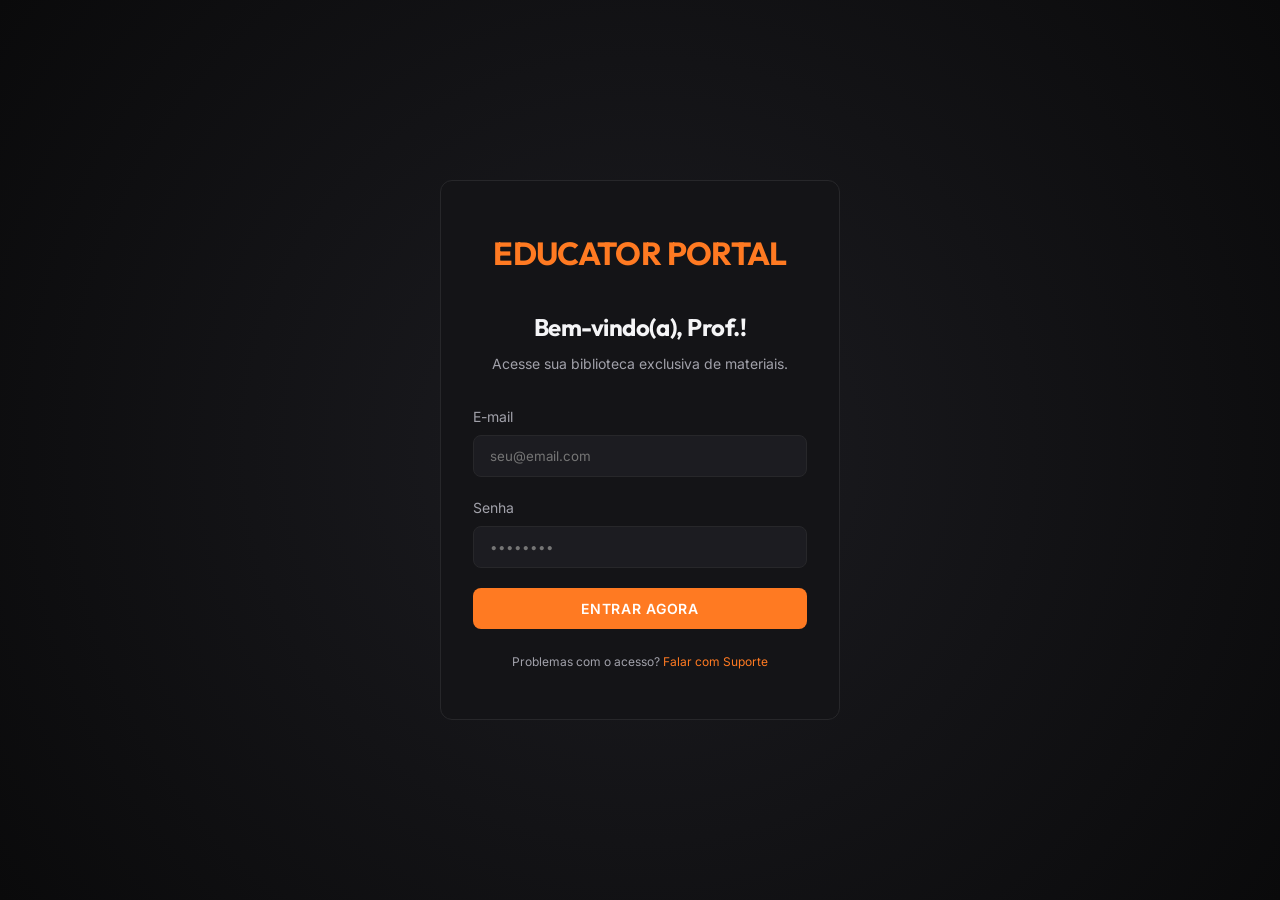
==== index.html @ 6a0d1dc1 "Add files via upload" ====
<!DOCTYPE html>
<html lang="pt-BR">

<head>
    <meta charset="UTF-8">
    <meta name="viewport" content="width=device-width, initial-scale=1.0">
    <title>Login | Portal de Materiais</title>
    <link rel="preconnect" href="https://fonts.googleapis.com">
    <link rel="preconnect" href="https://fonts.gstatic.com" crossorigin>
    <link href="https://fonts.googleapis.com/css2?family=Inter:wght@400;600&family=Outfit:wght@700&display=swap"
        rel="stylesheet">
    <link rel="stylesheet" href="index.css">
    <style>
        body {
            display: flex;
            align-items: center;
            justify-content: center;
            min-height: 100vh;
            background: radial-gradient(circle at center, #1c1c21 0%, #0a0a0b 100%);
        }

        .login-card {
            width: 100%;
            max-width: 400px;
            padding: 48px 32px;
            text-align: center;
        }

        .logo {
            font-size: 2rem;
            color: var(--primary);
            margin-bottom: 32px;
            font-weight: 700;
        }

        .form-group {
            text-align: left;
            margin-bottom: 20px;
        }

        label {
            display: block;
            margin-bottom: 8px;
            color: var(--text-muted);
            font-size: 0.875rem;
        }

        input {
            width: 100%;
            padding: 12px 16px;
            background: #1c1c21;
            border: 1px solid var(--border);
            border-radius: var(--radius-md);
            color: white;
            transition: var(--transition);
        }

        input:focus {
            border-color: var(--primary);
            outline: none;
            background: #27272a;
        }

        .login-footer {
            margin-top: 24px;
            color: var(--text-muted);
            font-size: 0.75rem;
        }
    </style>
</head>

<body>
    <div class="card login-card">
        <div class="logo heading-font">EDUCATOR PORTAL</div>
        <h2 style="margin-bottom: 8px;">Bem-vindo(a), Prof.!</h2>
        <p style="color: var(--text-muted); font-size: 0.875rem; margin-bottom: 32px;">Acesse sua biblioteca exclusiva
            de materiais.</p>

        <form id="loginForm">
            <div class="form-group">
                <label for="email">E-mail</label>
                <input type="email" id="email" placeholder="seu@email.com" required>
            </div>
            <div class="form-group">
                <label for="password">Senha</label>
                <input type="password" id="password" placeholder="••••••••" required>
            </div>
            <p id="errorMsg" style="color: #ff4d4d; font-size: 0.8rem; margin-bottom: 16px; display: none;">E-mail ou
                senha incorretos. Tente novamente.</p>
            <button type="submit" class="btn-primary">ENTRAR AGORA</button>
        </form>

        <div class="login-footer">
            Problemas com o acesso? <a href="#" style="color: var(--primary);">Falar com Suporte</a>
        </div>
    </div>

    <script>
        const LOGIN_EMAIL = 'acesso@materiais.com'; // Altere aqui
        const LOGIN_PASS = 'prof123'; // Altere aqui

        document.getElementById('loginForm').addEventListener('submit', (e) => {
            e.preventDefault();
            const email = document.getElementById('email').value;
            const pass = document.getElementById('password').value;
            const error = document.getElementById('errorMsg');

            if (email === LOGIN_EMAIL && pass === LOGIN_PASS) {
                window.location.href = 'dashboard.html';
            } else {
                error.style.display = 'block';
                setTimeout(() => error.style.display = 'none', 3000);
            }
        });
    </script>
</body>

</html>
---- index.css ----
:root {
  /* Colors */
  --bg-dark: #0a0a0b;
  --bg-card: #141417;
  --bg-card-hover: #1c1c21;
  --primary: #ff7a22; /* Vibrant Orange */
  --primary-hover: #ff8c42;
  --text-main: #f5f5f7;
  --text-muted: #a1a1aa;
  --border: #27272a;
  
  /* Spacing */
  --radius-lg: 12px;
  --radius-md: 8px;
  --transition: all 0.3s cubic-bezier(0.4, 0, 0.2, 1);
}

* {
  margin: 0;
  padding: 0;
  box-sizing: border-box;
  font-family: 'Inter', sans-serif;
}

body {
  background-color: var(--bg-dark);
  color: var(--text-main);
  line-height: 1.5;
  overflow-x: hidden;
}

h1, h2, h3, .heading-font {
  font-family: 'Outfit', sans-serif;
  letter-spacing: -0.02em;
}

/* Base Styles */
a {
  text-decoration: none;
  color: inherit;
  transition: var(--transition);
}

button {
  cursor: pointer;
  border: none;
  outline: none;
  transition: var(--transition);
}

/* Layout Utilities */
.container {
  max-width: 1200px;
  margin: 0 auto;
  padding: 0 24px;
}

.grid {
  display: grid;
  gap: 24px;
}

.flex {
  display: flex;
  align-items: center;
}

/* Custom Components */
.btn-primary {
  background-color: var(--primary);
  color: white;
  padding: 12px 24px;
  border-radius: var(--radius-md);
  font-weight: 600;
  text-transform: uppercase;
  font-size: 0.875rem;
  letter-spacing: 0.05em;
  display: inline-flex;
  align-items: center;
  justify-content: center;
  width: 100%;
}

.btn-primary:hover {
  background-color: var(--primary-hover);
  transform: translateY(-2px);
  box-shadow: 0 4px 20px rgba(255, 122, 34, 0.3);
}

.card {
  background-color: var(--bg-card);
  border: 1px solid var(--border);
  border-radius: var(--radius-lg);
  overflow: hidden;
  transition: var(--transition);
}

.card:hover {
  background-color: var(--bg-card-hover);
  border-color: var(--primary);
}

/* Progress Bar */
.progress-bar {
  height: 4px;
  background-color: rgba(255,255,255,0.1);
  border-radius: 2px;
  overflow: hidden;
  margin-top: 8px;
}

.progress-fill {
  height: 100%;
  background-color: var(--primary);
  width: 45%; /* Dummy Value */
}

/* Blurred Section */
.locked-capa {
  filter: blur(8px) brightness(0.4);
  pointer-events: none;
}

.lock-overlay {
  position: absolute;
  top: 50%;
  left: 50%;
  transform: translate(-50%, -50%);
  z-index: 10;
}
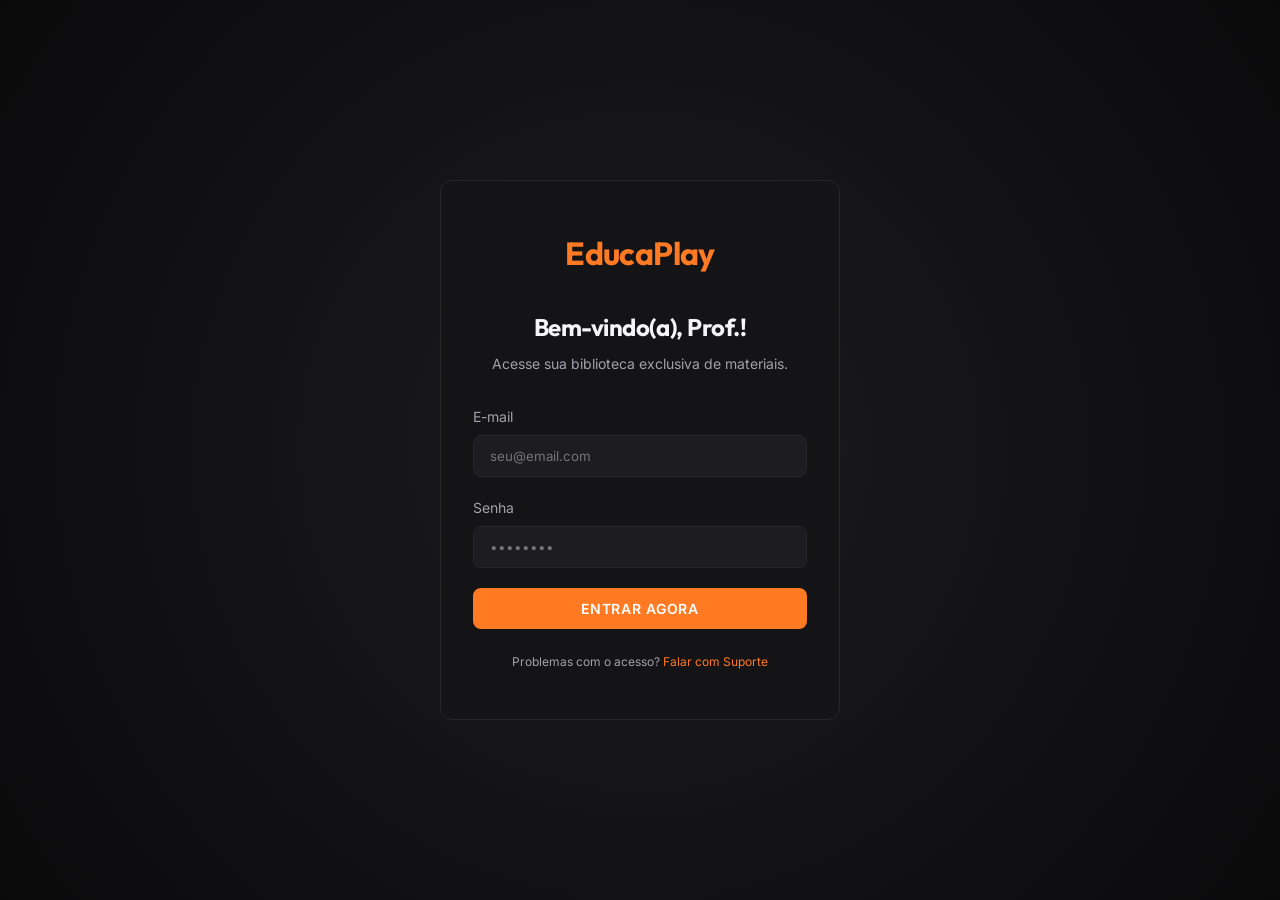
==== commit d812fa16: "update" ====
--- a/index.html
+++ b/index.html
@@ -1,118 +1,118 @@
-<!DOCTYPE html>
-<html lang="pt-BR">
-
-<head>
-    <meta charset="UTF-8">
-    <meta name="viewport" content="width=device-width, initial-scale=1.0">
-    <title>Login | Portal de Materiais</title>
-    <link rel="preconnect" href="https://fonts.googleapis.com">
-    <link rel="preconnect" href="https://fonts.gstatic.com" crossorigin>
-    <link href="https://fonts.googleapis.com/css2?family=Inter:wght@400;600&family=Outfit:wght@700&display=swap"
-        rel="stylesheet">
-    <link rel="stylesheet" href="index.css">
-    <style>
-        body {
-            display: flex;
-            align-items: center;
-            justify-content: center;
-            min-height: 100vh;
-            background: radial-gradient(circle at center, #1c1c21 0%, #0a0a0b 100%);
-        }
-
-        .login-card {
-            width: 100%;
-            max-width: 400px;
-            padding: 48px 32px;
-            text-align: center;
-        }
-
-        .logo {
-            font-size: 2rem;
-            color: var(--primary);
-            margin-bottom: 32px;
-            font-weight: 700;
-        }
-
-        .form-group {
-            text-align: left;
-            margin-bottom: 20px;
-        }
-
-        label {
-            display: block;
-            margin-bottom: 8px;
-            color: var(--text-muted);
-            font-size: 0.875rem;
-        }
-
-        input {
-            width: 100%;
-            padding: 12px 16px;
-            background: #1c1c21;
-            border: 1px solid var(--border);
-            border-radius: var(--radius-md);
-            color: white;
-            transition: var(--transition);
-        }
-
-        input:focus {
-            border-color: var(--primary);
-            outline: none;
-            background: #27272a;
-        }
-
-        .login-footer {
-            margin-top: 24px;
-            color: var(--text-muted);
-            font-size: 0.75rem;
-        }
-    </style>
-</head>
-
-<body>
-    <div class="card login-card">
-        <div class="logo heading-font">EDUCATOR PORTAL</div>
-        <h2 style="margin-bottom: 8px;">Bem-vindo(a), Prof.!</h2>
-        <p style="color: var(--text-muted); font-size: 0.875rem; margin-bottom: 32px;">Acesse sua biblioteca exclusiva
-            de materiais.</p>
-
-        <form id="loginForm">
-            <div class="form-group">
-                <label for="email">E-mail</label>
-                <input type="email" id="email" placeholder="seu@email.com" required>
-            </div>
-            <div class="form-group">
-                <label for="password">Senha</label>
-                <input type="password" id="password" placeholder="••••••••" required>
-            </div>
-            <p id="errorMsg" style="color: #ff4d4d; font-size: 0.8rem; margin-bottom: 16px; display: none;">E-mail ou
-                senha incorretos. Tente novamente.</p>
-            <button type="submit" class="btn-primary">ENTRAR AGORA</button>
-        </form>
-
-        <div class="login-footer">
-            Problemas com o acesso? <a href="#" style="color: var(--primary);">Falar com Suporte</a>
-        </div>
-    </div>
-
-    <script>
-        const LOGIN_EMAIL = 'acesso@materiais.com'; // Altere aqui
-        const LOGIN_PASS = 'prof123'; // Altere aqui
-
-        document.getElementById('loginForm').addEventListener('submit', (e) => {
-            e.preventDefault();
-            const email = document.getElementById('email').value;
-            const pass = document.getElementById('password').value;
-            const error = document.getElementById('errorMsg');
-
-            if (email === LOGIN_EMAIL && pass === LOGIN_PASS) {
-                window.location.href = 'dashboard.html';
-            } else {
-                error.style.display = 'block';
-                setTimeout(() => error.style.display = 'none', 3000);
-            }
-        });
-    </script>
-</body>
-
+<!DOCTYPE html>
+<html lang="pt-BR">
+
+<head>
+    <meta charset="UTF-8">
+    <meta name="viewport" content="width=device-width, initial-scale=1.0">
+    <title>Login | EducaPlay</title>
+    <link rel="preconnect" href="https://fonts.googleapis.com">
+    <link rel="preconnect" href="https://fonts.gstatic.com" crossorigin>
+    <link href="https://fonts.googleapis.com/css2?family=Inter:wght@400;600&family=Outfit:wght@700&display=swap"
+        rel="stylesheet">
+    <link rel="stylesheet" href="index.css">
+    <style>
+        body {
+            display: flex;
+            align-items: center;
+            justify-content: center;
+            min-height: 100vh;
+            background: radial-gradient(circle at center, #1c1c21 0%, #0a0a0b 100%);
+        }
+
+        .login-card {
+            width: 100%;
+            max-width: 400px;
+            padding: 48px 32px;
+            text-align: center;
+        }
+
+        .logo {
+            font-size: 2rem;
+            color: var(--primary);
+            margin-bottom: 32px;
+            font-weight: 700;
+        }
+
+        .form-group {
+            text-align: left;
+            margin-bottom: 20px;
+        }
+
+        label {
+            display: block;
+            margin-bottom: 8px;
+            color: var(--text-muted);
+            font-size: 0.875rem;
+        }
+
+        input {
+            width: 100%;
+            padding: 12px 16px;
+            background: #1c1c21;
+            border: 1px solid var(--border);
+            border-radius: var(--radius-md);
+            color: white;
+            transition: var(--transition);
+        }
+
+        input:focus {
+            border-color: var(--primary);
+            outline: none;
+            background: #27272a;
+        }
+
+        .login-footer {
+            margin-top: 24px;
+            color: var(--text-muted);
+            font-size: 0.75rem;
+        }
+    </style>
+</head>
+
+<body>
+    <div class="card login-card">
+        <div class="logo heading-font">EducaPlay</div>
+        <h2 style="margin-bottom: 8px;">Bem-vindo(a), Prof.!</h2>
+        <p style="color: var(--text-muted); font-size: 0.875rem; margin-bottom: 32px;">Acesse sua biblioteca exclusiva
+            de materiais.</p>
+
+        <form id="loginForm">
+            <div class="form-group">
+                <label for="email">E-mail</label>
+                <input type="email" id="email" placeholder="seu@email.com" required>
+            </div>
+            <div class="form-group">
+                <label for="password">Senha</label>
+                <input type="password" id="password" placeholder="••••••••" required>
+            </div>
+            <p id="errorMsg" style="color: #ff4d4d; font-size: 0.8rem; margin-bottom: 16px; display: none;">E-mail ou
+                senha incorretos. Tente novamente.</p>
+            <button type="submit" class="btn-primary">ENTRAR AGORA</button>
+        </form>
+
+        <div class="login-footer">
+            Problemas com o acesso? <a href="#" style="color: var(--primary);">Falar com Suporte</a>
+        </div>
+    </div>
+
+    <script>
+        const LOGIN_EMAIL = 'userprofessora569@acesso.com'; // Altere aqui
+        const LOGIN_PASS = 'professoraportugues569'; // Altere aqui
+
+        document.getElementById('loginForm').addEventListener('submit', (e) => {
+            e.preventDefault();
+            const email = document.getElementById('email').value;
+            const pass = document.getElementById('password').value;
+            const error = document.getElementById('errorMsg');
+
+            if (email === LOGIN_EMAIL && pass === LOGIN_PASS) {
+                window.location.href = 'dashboard.html';
+            } else {
+                error.style.display = 'block';
+                setTimeout(() => error.style.display = 'none', 3000);
+            }
+        });
+    </script>
+</body>
+
 </html>
--- a/index.css
+++ b/index.css
@@ -1,130 +1,135 @@
-:root {
-  /* Colors */
-  --bg-dark: #0a0a0b;
-  --bg-card: #141417;
-  --bg-card-hover: #1c1c21;
-  --primary: #ff7a22; /* Vibrant Orange */
-  --primary-hover: #ff8c42;
-  --text-main: #f5f5f7;
-  --text-muted: #a1a1aa;
-  --border: #27272a;
-  
-  /* Spacing */
-  --radius-lg: 12px;
-  --radius-md: 8px;
-  --transition: all 0.3s cubic-bezier(0.4, 0, 0.2, 1);
-}
-
-* {
-  margin: 0;
-  padding: 0;
-  box-sizing: border-box;
-  font-family: 'Inter', sans-serif;
-}
-
-body {
-  background-color: var(--bg-dark);
-  color: var(--text-main);
-  line-height: 1.5;
-  overflow-x: hidden;
-}
-
-h1, h2, h3, .heading-font {
-  font-family: 'Outfit', sans-serif;
-  letter-spacing: -0.02em;
-}
-
-/* Base Styles */
-a {
-  text-decoration: none;
-  color: inherit;
-  transition: var(--transition);
-}
-
-button {
-  cursor: pointer;
-  border: none;
-  outline: none;
-  transition: var(--transition);
-}
-
-/* Layout Utilities */
-.container {
-  max-width: 1200px;
-  margin: 0 auto;
-  padding: 0 24px;
-}
-
-.grid {
-  display: grid;
-  gap: 24px;
-}
-
-.flex {
-  display: flex;
-  align-items: center;
-}
-
-/* Custom Components */
-.btn-primary {
-  background-color: var(--primary);
-  color: white;
-  padding: 12px 24px;
-  border-radius: var(--radius-md);
-  font-weight: 600;
-  text-transform: uppercase;
-  font-size: 0.875rem;
-  letter-spacing: 0.05em;
-  display: inline-flex;
-  align-items: center;
-  justify-content: center;
-  width: 100%;
-}
-
-.btn-primary:hover {
-  background-color: var(--primary-hover);
-  transform: translateY(-2px);
-  box-shadow: 0 4px 20px rgba(255, 122, 34, 0.3);
-}
-
-.card {
-  background-color: var(--bg-card);
-  border: 1px solid var(--border);
-  border-radius: var(--radius-lg);
-  overflow: hidden;
-  transition: var(--transition);
-}
-
-.card:hover {
-  background-color: var(--bg-card-hover);
-  border-color: var(--primary);
-}
-
-/* Progress Bar */
-.progress-bar {
-  height: 4px;
-  background-color: rgba(255,255,255,0.1);
-  border-radius: 2px;
-  overflow: hidden;
-  margin-top: 8px;
-}
-
-.progress-fill {
-  height: 100%;
-  background-color: var(--primary);
-  width: 45%; /* Dummy Value */
-}
-
-/* Blurred Section */
-.locked-capa {
-  filter: blur(8px) brightness(0.4);
-  pointer-events: none;
-}
-
-.lock-overlay {
-  position: absolute;
-  top: 50%;
-  left: 50%;
-  transform: translate(-50%, -50%);
-  z-index: 10;
-}
+:root {
+  /* Colors */
+  --bg-dark: #0a0a0b;
+  --bg-card: #141417;
+  --bg-card-hover: #1c1c21;
+  --primary: #ff7a22;
+  /* Vibrant Orange */
+  --primary-hover: #ff8c42;
+  --text-main: #f5f5f7;
+  --text-muted: #a1a1aa;
+  --border: #27272a;
+
+  /* Spacing */
+  --radius-lg: 12px;
+  --radius-md: 8px;
+  --transition: all 0.3s cubic-bezier(0.4, 0, 0.2, 1);
+}
+
+* {
+  margin: 0;
+  padding: 0;
+  box-sizing: border-box;
+  font-family: 'Inter', sans-serif;
+}
+
+body {
+  background-color: var(--bg-dark);
+  color: var(--text-main);
+  line-height: 1.5;
+  overflow-x: hidden;
+}
+
+h1,
+h2,
+h3,
+.heading-font {
+  font-family: 'Outfit', sans-serif;
+  letter-spacing: -0.02em;
+}
+
+/* Base Styles */
+a {
+  text-decoration: none;
+  color: inherit;
+  transition: var(--transition);
+}
+
+button {
+  cursor: pointer;
+  border: none;
+  outline: none;
+  transition: var(--transition);
+}
+
+/* Layout Utilities */
+.container {
+  max-width: 1200px;
+  margin: 0 auto;
+  padding: 0 24px;
+}
+
+.grid {
+  display: grid;
+  gap: 24px;
+}
+
+.flex {
+  display: flex;
+  align-items: center;
+}
+
+/* Custom Components */
+.btn-primary {
+  background-color: var(--primary);
+  color: white;
+  padding: 12px 24px;
+  border-radius: var(--radius-md);
+  font-weight: 600;
+  text-transform: uppercase;
+  font-size: 0.875rem;
+  letter-spacing: 0.05em;
+  display: inline-flex;
+  align-items: center;
+  justify-content: center;
+  width: 100%;
+}
+
+.btn-primary:hover {
+  background-color: var(--primary-hover);
+  transform: translateY(-2px);
+  box-shadow: 0 4px 20px rgba(255, 122, 34, 0.3);
+}
+
+.card {
+  background-color: var(--bg-card);
+  border: 1px solid var(--border);
+  border-radius: var(--radius-lg);
+  overflow: hidden;
+  transition: var(--transition);
+}
+
+.card:hover {
+  background-color: var(--bg-card-hover);
+  border-color: var(--primary);
+}
+
+/* Progress Bar */
+.progress-bar {
+  height: 4px;
+  background-color: rgba(255, 255, 255, 0.1);
+  border-radius: 2px;
+  overflow: hidden;
+  margin-top: 8px;
+}
+
+.progress-fill {
+  height: 100%;
+  background-color: var(--primary);
+  width: 45%;
+  /* Dummy Value */
+}
+
+/* Blurred Section */
+.locked-capa {
+  filter: blur(8px) brightness(0.4);
+  pointer-events: none;
+}
+
+.lock-overlay {
+  position: absolute;
+  top: 50%;
+  left: 50%;
+  transform: translate(-50%, -50%);
+  z-index: 10;
+}
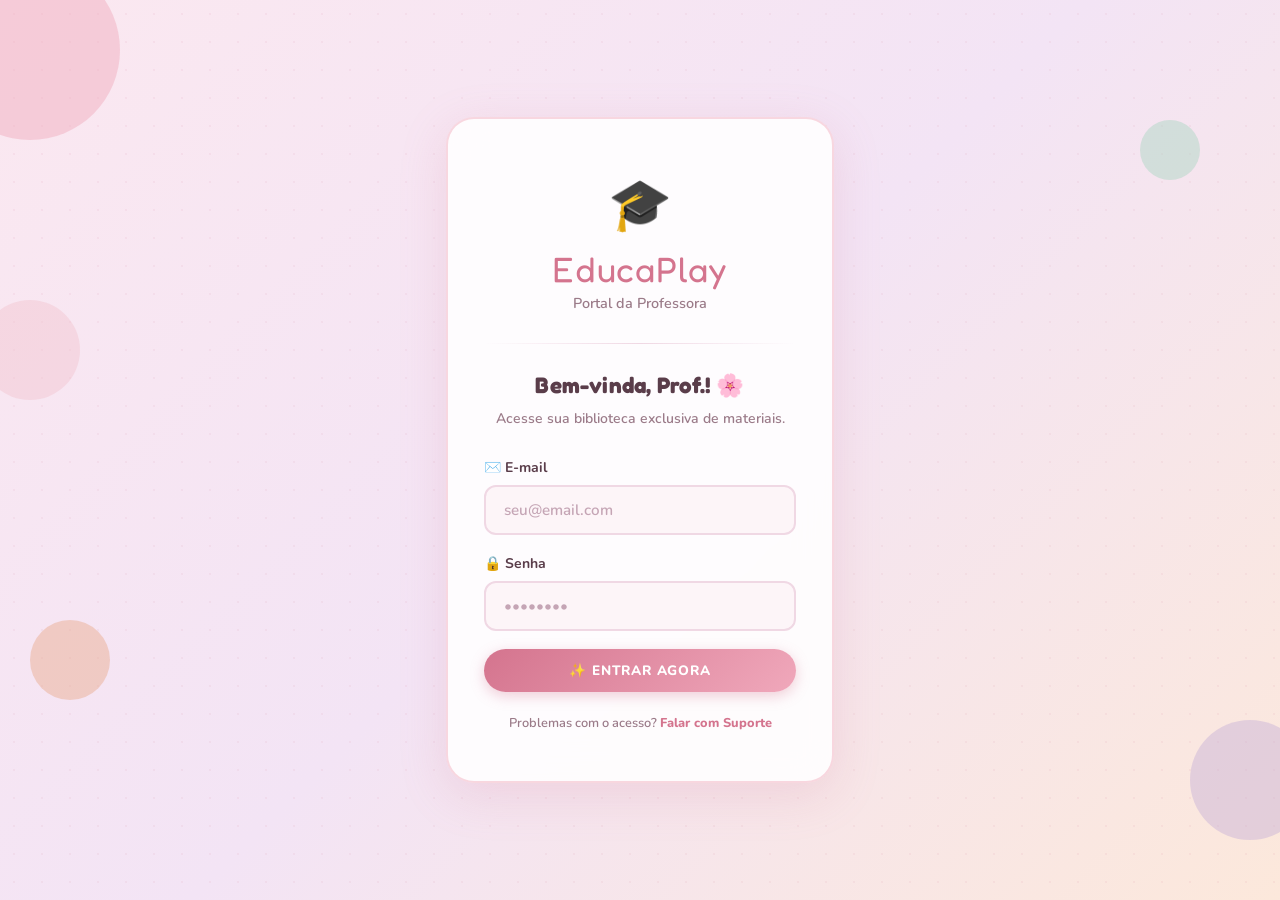
==== commit 5edab484: "update" ====
--- a/index.html
+++ b/index.html
@@ -7,8 +7,7 @@
     <title>Login | EducaPlay</title>
     <link rel="preconnect" href="https://fonts.googleapis.com">
     <link rel="preconnect" href="https://fonts.gstatic.com" crossorigin>
-    <link href="https://fonts.googleapis.com/css2?family=Inter:wght@400;600&family=Outfit:wght@700&display=swap"
-        rel="stylesheet">
+    <link href="https://fonts.googleapis.com/css2?family=Fredoka+One&family=Nunito:wght@400;600;700;800;900&display=swap" rel="stylesheet">
     <link rel="stylesheet" href="index.css">
     <style>
         body {
@@ -16,82 +15,201 @@
             align-items: center;
             justify-content: center;
             min-height: 100vh;
-            background: radial-gradient(circle at center, #1c1c21 0%, #0a0a0b 100%);
+            background: linear-gradient(135deg, #fbe8f0 0%, #f3e4f5 50%, #fce8db 100%);
+        }
+
+        /* Floating decoration shapes */
+        .deco {
+            position: fixed;
+            border-radius: 50%;
+            pointer-events: none;
+            opacity: 0.45;
+            animation: floatDeco 6s ease-in-out infinite;
+        }
+        .deco-1 { width: 180px; height: 180px; background: #f0a8bb; top: -40px; left: -60px; animation-delay: 0s; }
+        .deco-2 { width: 120px; height: 120px; background: #c5afd8; bottom: 60px; right: -30px; animation-delay: 2s; }
+        .deco-3 { width: 80px;  height: 80px;  background: #e8a98a; bottom: 200px; left: 30px; animation-delay: 4s; }
+        .deco-4 { width: 60px;  height: 60px;  background: #a8d5c2; top: 120px; right: 80px; animation-delay: 1s; }
+        .deco-5 { width: 100px; height: 100px; background: #f2c4ce; top: 300px; left: -20px; animation-delay: 3s; }
+
+        @keyframes floatDeco {
+            0%, 100% { transform: translateY(0px) rotate(0deg); }
+            50%       { transform: translateY(-18px) rotate(8deg); }
+        }
+
+        .login-wrapper {
+            position: relative;
+            z-index: 2;
+            width: 100%;
+            max-width: 420px;
+            padding: 16px;
         }
 
         .login-card {
-            width: 100%;
-            max-width: 400px;
-            padding: 48px 32px;
+            background: rgba(255,255,255,0.88);
+            backdrop-filter: blur(18px);
+            border: 2px solid rgba(240,168,187,0.45);
+            border-radius: 28px;
+            padding: 48px 36px;
             text-align: center;
+            box-shadow: 0 12px 48px rgba(212, 116, 142, 0.18);
+        }
+
+        .logo-area {
+            margin-bottom: 28px;
+        }
+
+        .logo-emoji {
+            font-size: 3.2rem;
+            display: block;
+            margin-bottom: 8px;
+            animation: bounceLogo 2s ease-in-out infinite;
+        }
+        @keyframes bounceLogo {
+            0%, 100% { transform: translateY(0); }
+            50%       { transform: translateY(-8px); }
         }
 
         .logo {
-            font-size: 2rem;
+            font-family: 'Fredoka One', sans-serif;
+            font-size: 2.2rem;
             color: var(--primary);
-            margin-bottom: 32px;
-            font-weight: 700;
+            line-height: 1;
+            letter-spacing: 0.02em;
+        }
+
+        .login-subtitle {
+            font-size: 0.9rem;
+            color: var(--text-muted);
+            margin-top: 6px;
+            font-weight: 600;
+        }
+
+        .welcome-msg {
+            font-family: 'Fredoka One', sans-serif;
+            font-size: 1.4rem;
+            color: var(--text-main);
+            margin-bottom: 6px;
+        }
+
+        .welcome-desc {
+            color: var(--text-muted);
+            font-size: 0.875rem;
+            margin-bottom: 28px;
+            font-weight: 600;
         }
 
         .form-group {
             text-align: left;
-            margin-bottom: 20px;
+            margin-bottom: 18px;
         }
 
         label {
             display: block;
-            margin-bottom: 8px;
-            color: var(--text-muted);
+            margin-bottom: 7px;
+            color: var(--text-main);
             font-size: 0.875rem;
+            font-weight: 700;
         }
 
         input {
             width: 100%;
-            padding: 12px 16px;
-            background: #1c1c21;
-            border: 1px solid var(--border);
+            padding: 13px 18px;
+            background: #fdf5f8;
+            border: 2px solid var(--border);
             border-radius: var(--radius-md);
-            color: white;
+            color: var(--text-main);
+            font-family: 'Nunito', sans-serif;
+            font-size: 0.95rem;
+            font-weight: 600;
             transition: var(--transition);
         }
 
+        input::placeholder {
+            color: #c5a5b5;
+            font-weight: 600;
+        }
+
         input:focus {
-            border-color: var(--primary);
+            border-color: var(--primary-light);
             outline: none;
-            background: #27272a;
+            background: #fff;
+            box-shadow: 0 0 0 4px rgba(212, 116, 142, 0.12);
+        }
+
+        #errorMsg {
+            background: #ffe8ed;
+            border: 1.5px solid #f0a8bb;
+            border-radius: var(--radius-md);
+            padding: 10px 14px;
+            color: var(--primary);
+            font-size: 0.82rem;
+            margin-bottom: 14px;
+            font-weight: 700;
+            display: none;
         }
 
         .login-footer {
-            margin-top: 24px;
+            margin-top: 22px;
             color: var(--text-muted);
-            font-size: 0.75rem;
+            font-size: 0.8rem;
+            font-weight: 600;
+        }
+
+        .login-footer a {
+            color: var(--primary);
+            font-weight: 800;
+        }
+
+        .login-footer a:hover {
+            color: var(--primary-hover);
+        }
+
+        .divider {
+            height: 1.5px;
+            background: linear-gradient(90deg, transparent, var(--border), transparent);
+            margin: 24px 0;
         }
     </style>
 </head>
 
 <body>
-    <div class="card login-card">
-        <div class="logo heading-font">EducaPlay</div>
-        <h2 style="margin-bottom: 8px;">Bem-vindo(a), Prof.!</h2>
-        <p style="color: var(--text-muted); font-size: 0.875rem; margin-bottom: 32px;">Acesse sua biblioteca exclusiva
-            de materiais.</p>
-
-        <form id="loginForm">
-            <div class="form-group">
-                <label for="email">E-mail</label>
-                <input type="email" id="email" placeholder="seu@email.com" required>
+    <!-- Floating decorative bubbles -->
+    <div class="deco deco-1"></div>
+    <div class="deco deco-2"></div>
+    <div class="deco deco-3"></div>
+    <div class="deco deco-4"></div>
+    <div class="deco deco-5"></div>
+
+    <div class="login-wrapper">
+        <div class="login-card">
+            <div class="logo-area">
+                <span class="logo-emoji">🎓</span>
+                <div class="logo">EducaPlay</div>
+                <div class="login-subtitle">Portal da Professora</div>
             </div>
-            <div class="form-group">
-                <label for="password">Senha</label>
-                <input type="password" id="password" placeholder="••••••••" required>
+
+            <div class="divider"></div>
+
+            <h2 class="welcome-msg">Bem-vinda, Prof.! 🌸</h2>
+            <p class="welcome-desc">Acesse sua biblioteca exclusiva de materiais.</p>
+
+            <form id="loginForm">
+                <div class="form-group">
+                    <label for="email">✉️ E-mail</label>
+                    <input type="email" id="email" placeholder="seu@email.com" required>
+                </div>
+                <div class="form-group">
+                    <label for="password">🔒 Senha</label>
+                    <input type="password" id="password" placeholder="••••••••" required>
+                </div>
+                <p id="errorMsg">❌ E-mail ou senha incorretos. Tente novamente.</p>
+                <button type="submit" class="btn-primary">✨ ENTRAR AGORA</button>
+            </form>
+
+            <div class="login-footer">
+                Problemas com o acesso? <a href="#">Falar com Suporte</a>
             </div>
-            <p id="errorMsg" style="color: #ff4d4d; font-size: 0.8rem; margin-bottom: 16px; display: none;">E-mail ou
-                senha incorretos. Tente novamente.</p>
-            <button type="submit" class="btn-primary">ENTRAR AGORA</button>
-        </form>
-
-        <div class="login-footer">
-            Problemas com o acesso? <a href="#" style="color: var(--primary);">Falar com Suporte</a>
         </div>
     </div>
 
--- a/index.css
+++ b/index.css
@@ -1,44 +1,68 @@
+@import url('https://fonts.googleapis.com/css2?family=Nunito:wght@400;600;700;800;900&family=Fredoka+One&display=swap');
+
 :root {
-  /* Colors */
-  --bg-dark: #0a0a0b;
-  --bg-card: #141417;
-  --bg-card-hover: #1c1c21;
-  --primary: #ff7a22;
-  /* Vibrant Orange */
-  --primary-hover: #ff8c42;
-  --text-main: #f5f5f7;
-  --text-muted: #a1a1aa;
-  --border: #27272a;
+  /* Pastel Palette – inspired by reference image */
+  --bg-main:         #f9f0f5;           /* very light pinkish-white */
+  --bg-card:         #ffffff;
+  --bg-card-hover:   #fef6fb;
+  --primary:         #d4748e;           /* dusty rose / mauve-pink */
+  --primary-light:   #f0a8bb;           /* soft pink */
+  --primary-hover:   #c45e7a;
+  --accent-peach:    #e8a98a;           /* warm peach */
+  --accent-lilac:    #c5afd8;           /* soft lavender/lilac */
+  --accent-blush:    #f2c4ce;           /* light blush */
+  --accent-sand:     #e8d5c0;           /* warm sand/beige */
+  --accent-mint:     #a8d5c2;           /* soft mint green */
+  --text-main:       #5a3d4a;           /* deep mauve for text */
+  --text-muted:      #9b7b89;
+  --border:          #f0d8e4;
+  --border-strong:   #e0b8cc;
 
-  /* Spacing */
-  --radius-lg: 12px;
-  --radius-md: 8px;
+  /* Spacing & Radius */
+  --radius-xl:  20px;
+  --radius-lg:  16px;
+  --radius-md:  12px;
+  --radius-sm:  8px;
+  --radius-pill: 999px;
   --transition: all 0.3s cubic-bezier(0.4, 0, 0.2, 1);
+
+  /* Shadows */
+  --shadow-soft: 0 4px 24px rgba(212, 116, 142, 0.12);
+  --shadow-card: 0 2px 16px rgba(180, 100, 130, 0.10);
+  --shadow-hover: 0 8px 32px rgba(212, 116, 142, 0.22);
 }
 
+/* ────────────────────── RESET ────────────────────── */
 * {
   margin: 0;
   padding: 0;
   box-sizing: border-box;
-  font-family: 'Inter', sans-serif;
 }
 
 body {
-  background-color: var(--bg-dark);
+  font-family: 'Nunito', sans-serif;
+  background-color: var(--bg-main);
   color: var(--text-main);
   line-height: 1.5;
   overflow-x: hidden;
 }
 
-h1,
-h2,
-h3,
-.heading-font {
-  font-family: 'Outfit', sans-serif;
-  letter-spacing: -0.02em;
+/* Subtle dot pattern on body */
+body::before {
+  content: '';
+  position: fixed;
+  inset: 0;
+  background-image: radial-gradient(circle, rgba(212,116,142,0.08) 1px, transparent 1px);
+  background-size: 28px 28px;
+  pointer-events: none;
+  z-index: 0;
 }
 
-/* Base Styles */
+h1, h2, h3, .heading-font {
+  font-family: 'Fredoka One', sans-serif;
+  letter-spacing: 0.01em;
+}
+
 a {
   text-decoration: none;
   color: inherit;
@@ -52,77 +76,77 @@
   transition: var(--transition);
 }
 
-/* Layout Utilities */
+/* ────────────────────── LAYOUT ────────────────────── */
 .container {
   max-width: 1200px;
   margin: 0 auto;
   padding: 0 24px;
+  position: relative;
+  z-index: 1;
 }
 
-.grid {
-  display: grid;
-  gap: 24px;
-}
+.grid  { display: grid;  gap: 24px; }
+.flex  { display: flex;  align-items: center; }
 
-.flex {
-  display: flex;
-  align-items: center;
-}
-
-/* Custom Components */
+/* ────────────────────── BUTTONS ────────────────────── */
 .btn-primary {
-  background-color: var(--primary);
-  color: white;
+  background: linear-gradient(135deg, var(--primary) 0%, var(--primary-light) 100%);
+  color: #fff;
   padding: 12px 24px;
-  border-radius: var(--radius-md);
-  font-weight: 600;
+  border-radius: var(--radius-pill);
+  font-weight: 800;
   text-transform: uppercase;
-  font-size: 0.875rem;
-  letter-spacing: 0.05em;
+  font-size: 0.85rem;
+  letter-spacing: 0.06em;
   display: inline-flex;
   align-items: center;
   justify-content: center;
   width: 100%;
+  box-shadow: 0 4px 14px rgba(212, 116, 142, 0.35);
+  font-family: 'Nunito', sans-serif;
 }
 
 .btn-primary:hover {
-  background-color: var(--primary-hover);
-  transform: translateY(-2px);
-  box-shadow: 0 4px 20px rgba(255, 122, 34, 0.3);
+  background: linear-gradient(135deg, var(--primary-hover) 0%, var(--primary) 100%);
+  transform: translateY(-3px) scale(1.02);
+  box-shadow: 0 8px 24px rgba(212, 116, 142, 0.4);
 }
 
+/* ────────────────────── CARDS ────────────────────── */
 .card {
-  background-color: var(--bg-card);
-  border: 1px solid var(--border);
-  border-radius: var(--radius-lg);
+  background: var(--bg-card);
+  border: 2px solid var(--border);
+  border-radius: var(--radius-xl);
   overflow: hidden;
   transition: var(--transition);
+  box-shadow: var(--shadow-card);
 }
 
 .card:hover {
-  background-color: var(--bg-card-hover);
-  border-color: var(--primary);
+  border-color: var(--primary-light);
+  box-shadow: var(--shadow-hover);
+  transform: translateY(-4px);
 }
 
-/* Progress Bar */
+/* ────────────────────── PROGRESS BAR ────────────────────── */
 .progress-bar {
-  height: 4px;
-  background-color: rgba(255, 255, 255, 0.1);
-  border-radius: 2px;
+  height: 6px;
+  background: rgba(255,255,255,0.3);
+  border-radius: var(--radius-pill);
   overflow: hidden;
   margin-top: 8px;
 }
 
 .progress-fill {
   height: 100%;
-  background-color: var(--primary);
+  background: linear-gradient(90deg, var(--accent-mint), #7fcbb5);
+  border-radius: var(--radius-pill);
   width: 45%;
-  /* Dummy Value */
 }
 
-/* Blurred Section */
+/* ────────────────────── LOCKED / UPSELL ────────────────────── */
 .locked-capa {
-  filter: blur(8px) brightness(0.4);
+  filter: blur(8px) brightness(0.85);
   pointer-events: none;
 }
 
